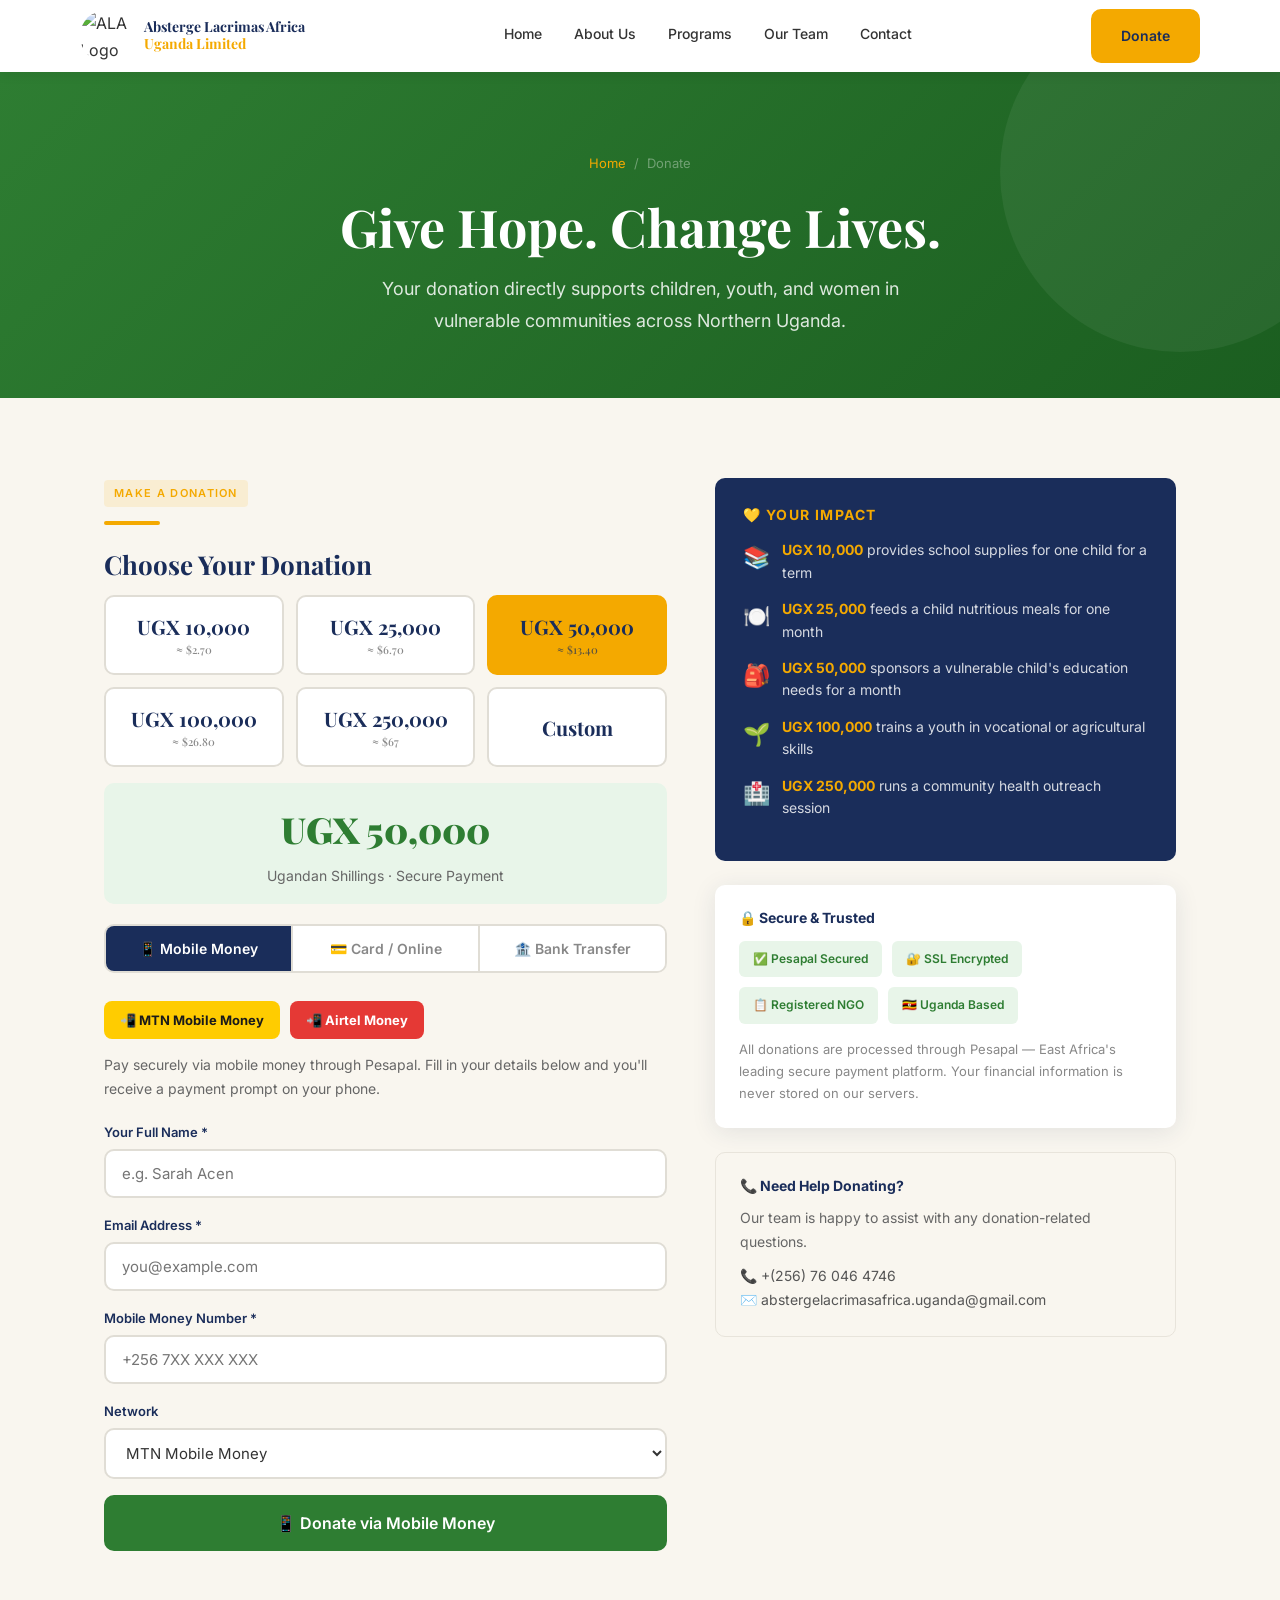
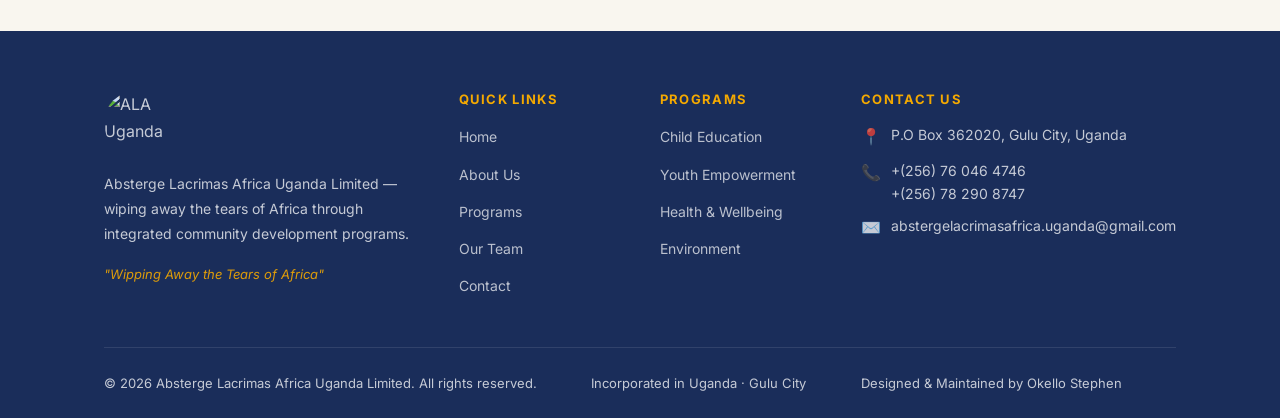
==== donate.html @ cfe414cb "ALA-WEBSITE" ====
<!DOCTYPE html>
<html lang="en">
<head>
  <meta charset="UTF-8">
  <meta name="viewport" content="width=device-width, initial-scale=1.0">
  <title>Donate — Absterge Lacrimas Africa Uganda Limited</title>
  <link rel="icon" type="image" href="assets/logo.jpg">
  <link rel="stylesheet" href="main.css">
  <style>
    /* ── Donation page styles ── */
    .donate-hero {
      background: linear-gradient(135deg, var(--green) 0%, #1b5e20 100%);
      padding: 80px 0 60px;
      position: relative;
      overflow: hidden;
      text-align: center;
    }
    .donate-hero::before {
      content: '';
      position: absolute;
      top: -80px; right: -80px;
      width: 360px; height: 360px;
      border-radius: 50%;
      background: rgba(255,255,255,0.06);
    }
    .donate-hero h1 { color: var(--white); font-size: clamp(32px,5vw,52px); margin-bottom: 14px; }
    .donate-hero p  { color: rgba(255,255,255,0.85); font-size: 18px; max-width: 560px; margin: 0 auto; line-height: 1.8; }
    .donate-hero .breadcrumb { justify-content: center; margin-bottom: 20px; }

    /* Amount selector */
    .amount-grid {
      display: grid;
      grid-template-columns: repeat(3, 1fr);
      gap: 12px;
      margin-bottom: 16px;
    }
    .amount-btn {
      padding: 16px;
      border: 2px solid #e0ddd5;
      border-radius: var(--radius);
      background: var(--white);
      font-family: 'Playfair Display', serif;
      font-size: 20px;
      font-weight: 700;
      color: var(--navy);
      cursor: pointer;
      transition: all 0.2s;
      text-align: center;
    }
    .amount-btn:hover  { border-color: var(--gold); background: #fffbf0; }
    .amount-btn.active { border-color: var(--gold); background: var(--gold); color: var(--navy); }
    .amount-sub { font-size: 11px; font-weight: 500; display: block; color: #888; margin-top: 2px; }
    .amount-btn.active .amount-sub { color: rgba(26,45,90,0.7); }

    /* Payment method tabs */
    .pay-tabs {
      display: flex;
      gap: 0;
      border: 2px solid #e0ddd5;
      border-radius: var(--radius);
      overflow: hidden;
      margin-bottom: 28px;
    }
    .pay-tab {
      flex: 1;
      padding: 14px;
      border: none;
      background: var(--white);
      font-family: 'Inter', sans-serif;
      font-size: 14px;
      font-weight: 600;
      color: #888;
      cursor: pointer;
      transition: all 0.2s;
      display: flex;
      align-items: center;
      justify-content: center;
      gap: 8px;
      border-right: 2px solid #e0ddd5;
    }
    .pay-tab:last-child { border-right: none; }
    .pay-tab.active { background: var(--navy); color: var(--white); }
    .pay-tab:hover:not(.active) { background: var(--cream); color: var(--navy); }

    /* Panel */
    .pay-panel { display: none; }
    .pay-panel.active { display: block; }

    /* Pesapal iframe container */
    .pesapal-wrap {
      border: 2px solid #e0ddd5;
      border-radius: var(--radius);
      overflow: hidden;
      background: #f9f9f9;
      min-height: 420px;
      display: flex;
      flex-direction: column;
      align-items: center;
      justify-content: center;
      padding: 32px;
      text-align: center;
    }
    .pesapal-form { width: 100%; }
    .pesapal-form .form-group { margin-bottom: 16px; text-align: left; }
    .pesapal-form label { display: block; font-size: 13px; font-weight: 600; color: var(--navy); margin-bottom: 6px; }
    .pesapal-form input, .pesapal-form select {
      width: 100%;
      padding: 13px 16px;
      border: 2px solid #e0ddd5;
      border-radius: var(--radius);
      font-family: 'Inter', sans-serif;
      font-size: 15px;
      color: var(--charcoal);
      background: var(--white);
      transition: border-color 0.2s;
      outline: none;
    }
    .pesapal-form input:focus, .pesapal-form select:focus { border-color: var(--gold); }

    /* Bank details card */
    .bank-card {
      background: var(--white);
      border-radius: var(--radius);
      box-shadow: var(--shadow);
      overflow: hidden;
    }
    .bank-card__header {
      background: var(--navy);
      padding: 20px 28px;
      display: flex;
      align-items: center;
      gap: 14px;
    }
    .bank-card__header h3 { color: var(--white); font-size: 17px; }
    .bank-card__header span { font-size: 28px; }
    .bank-detail-row {
      display: flex;
      justify-content: space-between;
      align-items: center;
      padding: 16px 28px;
      border-bottom: 1px solid #f0ece4;
    }
    .bank-detail-row:last-child { border-bottom: none; }
    .bank-detail-row .lbl { font-size: 12px; font-weight: 700; color: #999; text-transform: uppercase; letter-spacing: 0.08em; }
    .bank-detail-row .val { font-size: 15px; font-weight: 600; color: var(--navy); display: flex; align-items: center; gap: 8px; }
    .copy-btn {
      background: var(--light-g);
      border: none;
      border-radius: 6px;
      padding: 4px 10px;
      font-size: 12px;
      font-weight: 600;
      color: var(--green);
      cursor: pointer;
      transition: background 0.2s;
    }
    .copy-btn:hover { background: #c8e6c9; }

    /* Main layout */
    .donate-layout {
      display: grid;
      grid-template-columns: 1.1fr 0.9fr;
      gap: 48px;
      align-items: start;
    }
    @media (max-width: 860px) { .donate-layout { grid-template-columns: 1fr; } }

    /* Impact sidebar */
    .impact-box {
      background: var(--navy);
      border-radius: var(--radius);
      padding: 28px;
      margin-bottom: 24px;
    }
    .impact-box h4 { color: var(--gold); font-size: 14px; font-weight: 700; text-transform: uppercase; letter-spacing: 0.1em; margin-bottom: 16px; font-family: 'Inter', sans-serif; }
    .impact-item { display: flex; gap: 12px; margin-bottom: 14px; }
    .impact-item .ic { font-size: 22px; flex-shrink: 0; }
    .impact-item p { font-size: 14px; color: rgba(255,255,255,0.82); line-height: 1.6; }
    .impact-item strong { color: var(--gold); }

    .trust-badges { display: flex; flex-wrap: wrap; gap: 10px; margin-top: 8px; }
    .trust-badge {
      background: var(--light-g);
      border-radius: 6px;
      padding: 8px 14px;
      font-size: 12px;
      font-weight: 600;
      color: var(--green);
      display: flex;
      align-items: center;
      gap: 6px;
    }

    .momo-networks {
      display: flex;
      gap: 10px;
      flex-wrap: wrap;
      margin-top: 12px;
    }
    .momo-badge {
      padding: 8px 16px;
      border-radius: 8px;
      font-size: 13px;
      font-weight: 700;
    }
    .momo-badge--mtn    { background: #ffcc00; color: #1a1a1a; }
    .momo-badge--airtel { background: #e53935; color: white; }

    .amount-display {
      text-align: center;
      padding: 16px;
      background: var(--light-g);
      border-radius: var(--radius);
      margin-bottom: 20px;
    }
    .amount-display .selected-amount {
      font-family: 'Playfair Display', serif;
      font-size: 36px;
      font-weight: 900;
      color: var(--green);
    }
    .amount-display .currency { font-size: 14px; color: #666; margin-top: 4px; }

    #pesapalIframe {
      width: 100%;
      height: 500px;
      border: none;
      border-radius: var(--radius);
      display: none;
    }
    .loading-spinner {
      display: none;
      text-align: center;
      padding: 32px;
    }
    .spinner {
      width: 44px; height: 44px;
      border: 4px solid #e0ddd5;
      border-top-color: var(--green);
      border-radius: 50%;
      animation: spin 0.9s linear infinite;
      margin: 0 auto 16px;
    }
    @keyframes spin { to { transform: rotate(360deg); } }
  </style>
</head>
<body>

<!-- Hero -->
<section class="donate-hero">
  <div class="container">
    <div class="breadcrumb">
      <a href="index.html">Home</a>
      <span>/</span>
      <span>Donate</span>
    </div>
    <h1>Give Hope. Change Lives.</h1>
    <p>Your donation directly supports children, youth, and women in vulnerable communities across Northern Uganda.</p>
  </div>
</section>

<section class="section">
  <div class="container">
    <div class="donate-layout">

      <!-- LEFT: Donation form -->
      <div>
        <span class="tag">Make a Donation</span>
        <div class="gold-line"></div>
        <h2 class="section-title" style="font-size:26px;">Choose Your Donation</h2>

        <!-- Amount selector -->
        <div class="amount-grid" id="amountGrid">
          <button class="amount-btn" onclick="selectAmount(this, 10000)">UGX 10,000<span class="amount-sub">≈ $2.70</span></button>
          <button class="amount-btn" onclick="selectAmount(this, 25000)">UGX 25,000<span class="amount-sub">≈ $6.70</span></button>
          <button class="amount-btn active" onclick="selectAmount(this, 50000)">UGX 50,000<span class="amount-sub">≈ $13.40</span></button>
          <button class="amount-btn" onclick="selectAmount(this, 100000)">UGX 100,000<span class="amount-sub">≈ $26.80</span></button>
          <button class="amount-btn" onclick="selectAmount(this, 250000)">UGX 250,000<span class="amount-sub">≈ $67</span></button>
          <button class="amount-btn" onclick="selectAmount(this, 0)" id="customBtn">Custom</button>
        </div>

        <!-- Custom amount -->
        <div class="form-group" id="customAmountWrap" style="display:none;">
          <label for="customAmount">Enter Amount (UGX)</label>
          <input type="number" id="customAmount" placeholder="e.g. 150000" min="1000" oninput="updateCustomAmount(this.value)">
        </div>

        <!-- Selected amount display -->
        <div class="amount-display">
          <div class="selected-amount" id="amountDisplay">UGX 50,000</div>
          <div class="currency">Ugandan Shillings · Secure Payment</div>
        </div>

        <!-- Payment method tabs -->
        <div class="pay-tabs">
          <button class="pay-tab active" onclick="switchTab('mobilemoney', this)">📱 Mobile Money</button>
          <button class="pay-tab" onclick="switchTab('card', this)">💳 Card / Online</button>
          <button class="pay-tab" onclick="switchTab('bank', this)">🏦 Bank Transfer</button>
        </div>

        <!-- Mobile Money panel -->
        <div class="pay-panel active" id="panel-mobilemoney">
          <div class="momo-networks">
            <span class="momo-badge momo-badge--mtn">📲 MTN Mobile Money</span>
            <span class="momo-badge momo-badge--airtel">📲 Airtel Money</span>
          </div>
          <p style="font-size:14px;color:#666;margin:14px 0 20px;line-height:1.7;">Pay securely via mobile money through Pesapal. Fill in your details below and you'll receive a payment prompt on your phone.</p>

          <div class="pesapal-form">
            <div class="form-group">
              <label>Your Full Name *</label>
              <input type="text" id="mm-name" placeholder="e.g. Sarah Acen">
            </div>
            <div class="form-group">
              <label>Email Address *</label>
              <input type="email" id="mm-email" placeholder="you@example.com">
            </div>
            <div class="form-group">
              <label>Mobile Money Number *</label>
              <input type="tel" id="mm-phone" placeholder="+256 7XX XXX XXX">
            </div>
            <div class="form-group">
              <label>Network</label>
              <select id="mm-network">
                <option value="MTN">MTN Mobile Money</option>
                <option value="Airtel">Airtel Money</option>
              </select>
            </div>
            <button class="btn btn-green" style="width:100%;justify-content:center;font-size:16px;padding:16px;" onclick="initiatePesapal('mobile_money')">
              📱 Donate via Mobile Money
            </button>
          </div>

          <div class="loading-spinner" id="mm-loading">
            <div class="spinner"></div>
            <p style="color:#666;font-size:14px;">Connecting to Pesapal secure payment...</p>
          </div>
          <div id="pesapal-mm-frame"></div>
        </div>

        <!-- Card / Online panel -->
        <div class="pay-panel" id="panel-card">
          <p style="font-size:14px;color:#666;margin-bottom:20px;line-height:1.7;">Pay securely with Visa, Mastercard, or other cards through Pesapal's encrypted payment gateway.</p>

          <div class="pesapal-form">
            <div class="form-group">
              <label>Your Full Name *</label>
              <input type="text" id="card-name" placeholder="e.g. Sarah Acen">
            </div>
            <div class="form-group">
              <label>Email Address *</label>
              <input type="email" id="card-email" placeholder="you@example.com">
            </div>
            <div class="form-group">
              <label>Phone Number</label>
              <input type="tel" id="card-phone" placeholder="+256 7XX XXX XXX">
            </div>
            <button class="btn btn-green" style="width:100%;justify-content:center;font-size:16px;padding:16px;" onclick="initiatePesapal('credit_card')">
              💳 Donate via Card
            </button>
          </div>

          <div class="loading-spinner" id="card-loading">
            <div class="spinner"></div>
            <p style="color:#666;font-size:14px;">Opening secure Pesapal payment...</p>
          </div>
          <div id="pesapal-card-frame"></div>
        </div>

        <!-- Bank Transfer panel -->
        <div class="pay-panel" id="panel-bank">
          <p style="font-size:14px;color:#666;margin-bottom:20px;line-height:1.7;">Transfer directly to our organisation's bank account. Please use your name as the payment reference so we can acknowledge your donation.</p>

          <div class="bank-card">
            <div class="bank-card__header">
              <span>🏦</span>
              <h3>Bank Account Details</h3>
            </div>
            <div class="bank-detail-row">
              <div class="lbl">Account Name</div>
              <div class="val">Absterge Lacrimas Africa Uganda Limited <button class="copy-btn" onclick="copyText('Absterge Lacrimas Africa Uganda Limited')">Copy</button></div>
            </div>
            <div class="bank-detail-row">
              <div class="lbl">Bank Name</div>
              <div class="val">Centenary Bank Uganda</div>
            </div>
            <div class="bank-detail-row">
              <div class="lbl">Account Number</div>
              <div class="val" id="accNum">3100XXXXXXXXX <button class="copy-btn" onclick="copyText('3100XXXXXXXXX')">Copy</button></div>
            </div>
            <div class="bank-detail-row">
              <div class="lbl">Branch</div>
              <div class="val">Gulu Branch</div>
            </div>
            <div class="bank-detail-row">
              <div class="lbl">Swift / BIC</div>
              <div class="val">CENBUGKA</div>
            </div>
            <div class="bank-detail-row">
              <div class="lbl">Currency</div>
              <div class="val">UGX (Ugandan Shillings)</div>
            </div>
          </div>

          <div style="background:#fff8e1;border-left:4px solid var(--gold);border-radius:0 8px 8px 0;padding:16px 20px;margin-top:20px;">
            <p style="font-size:14px;color:#5d4037;line-height:1.7;"><strong>⚠️ Important:</strong> After making your transfer, please email us at <strong>abstergelacrimasafrica.uganda@gmail.com</strong> with your name, amount, and bank reference number so we can confirm receipt and send your acknowledgement.</p>
          </div>
        </div>

      </div>

      <!-- RIGHT: Impact sidebar -->
      <div>
        <div class="impact-box">
          <h4>💛 Your Impact</h4>
          <div class="impact-item"><span class="ic">📚</span><p><strong>UGX 10,000</strong> provides school supplies for one child for a term</p></div>
          <div class="impact-item"><span class="ic">🍽️</span><p><strong>UGX 25,000</strong> feeds a child nutritious meals for one month</p></div>
          <div class="impact-item"><span class="ic">🎒</span><p><strong>UGX 50,000</strong> sponsors a vulnerable child's education needs for a month</p></div>
          <div class="impact-item"><span class="ic">🌱</span><p><strong>UGX 100,000</strong> trains a youth in vocational or agricultural skills</p></div>
          <div class="impact-item"><span class="ic">🏥</span><p><strong>UGX 250,000</strong> runs a community health outreach session</p></div>
        </div>

        <div style="background:var(--white);border-radius:var(--radius);box-shadow:var(--shadow);padding:24px;margin-bottom:24px;">
          <h4 style="font-size:14px;font-weight:700;color:var(--navy);margin-bottom:14px;font-family:'Inter',sans-serif;">🔒 Secure &amp; Trusted</h4>
          <div class="trust-badges">
            <span class="trust-badge">✅ Pesapal Secured</span>
            <span class="trust-badge">🔐 SSL Encrypted</span>
            <span class="trust-badge">📋 Registered NGO</span>
            <span class="trust-badge">🇺🇬 Uganda Based</span>
          </div>
          <p style="font-size:13px;color:#888;margin-top:14px;line-height:1.7;">All donations are processed through Pesapal — East Africa's leading secure payment platform. Your financial information is never stored on our servers.</p>
        </div>

        <div style="background:var(--cream);border-radius:var(--radius);padding:24px;border:1px solid #e8e4db;">
          <h4 style="font-size:14px;font-weight:700;color:var(--navy);margin-bottom:12px;font-family:'Inter',sans-serif;">📞 Need Help Donating?</h4>
          <p style="font-size:14px;color:#666;line-height:1.7;margin-bottom:10px;">Our team is happy to assist with any donation-related questions.</p>
          <p style="font-size:14px;color:#555;">📞 +(256) 76 046 4746</p>
          <p style="font-size:14px;color:#555;">✉️ abstergelacrimasafrica.uganda@gmail.com</p>
        </div>
      </div>

    </div>
  </div>
</section>

<!-- Thank you modal -->
<div id="thankYouModal" style="display:none;position:fixed;inset:0;background:rgba(0,0,0,0.6);z-index:9999;display:none;align-items:center;justify-content:center;">
  <div style="background:var(--white);border-radius:20px;padding:48px 40px;max-width:480px;width:90%;text-align:center;box-shadow:0 24px 80px rgba(0,0,0,0.25);">
    <div style="font-size:64px;margin-bottom:16px;">🙏</div>
    <h2 style="color:var(--green);margin-bottom:12px;">Thank You!</h2>
    <p style="color:#555;line-height:1.8;margin-bottom:28px;">Your donation is being processed through Pesapal. You'll receive a confirmation on your phone or email shortly. <strong>Together we're wiping away the tears of Africa.</strong></p>
    <button class="btn btn-green" onclick="closeModal()" style="width:100%;justify-content:center;">Close</button>
  </div>
</div>

<script>
  let selectedAmount = 50000;

  function selectAmount(btn, amount) {
    document.querySelectorAll('.amount-btn').forEach(b => b.classList.remove('active'));
    btn.classList.add('active');
    const customWrap = document.getElementById('customAmountWrap');
    if (amount === 0) {
      customWrap.style.display = 'block';
      selectedAmount = parseInt(document.getElementById('customAmount').value) || 0;
    } else {
      customWrap.style.display = 'none';
      selectedAmount = amount;
    }
    updateDisplay();
  }

  function updateCustomAmount(val) {
    selectedAmount = parseInt(val) || 0;
    updateDisplay();
  }

  function updateDisplay() {
    const el = document.getElementById('amountDisplay');
    el.textContent = selectedAmount > 0
      ? 'UGX ' + selectedAmount.toLocaleString()
      : 'Enter amount above';
  }

  function switchTab(panel, btn) {
    document.querySelectorAll('.pay-tab').forEach(t => t.classList.remove('active'));
    document.querySelectorAll('.pay-panel').forEach(p => p.classList.remove('active'));
    btn.classList.add('active');
    document.getElementById('panel-' + panel).classList.add('active');
  }

  // ── PESAPAL CREDENTIALS (Live) ──
  const PESAPAL_CONSUMER_KEY    = '8AfktLpuCxMzs1J5rT1YzpPjoeaToOZE';
  const PESAPAL_CONSUMER_SECRET = '/oHc6v5C2hGNNmHs/FCtuXg2TTw=';
  const PESAPAL_ENDPOINT        = 'https://www.pesapal.com/API/PostPesapalDirectOrderV4';

  // ── OAuth 1.0 HMAC-SHA1 helpers ──
  // Percent-encode per RFC 3986
  function rfc3986Encode(str) {
    return encodeURIComponent(String(str))
      .replace(/!/g, '%21').replace(/'/g, '%27')
      .replace(/\(/g, '%28').replace(/\)/g, '%29')
      .replace(/\*/g, '%2A');
  }

  // HMAC-SHA1 using SubtleCrypto (built into all modern browsers)
  async function hmacSha1Base64(secret, message) {
    const enc  = new TextEncoder();
    const key  = await crypto.subtle.importKey(
      'raw', enc.encode(secret),
      { name: 'HMAC', hash: 'SHA-1' },
      false, ['sign']
    );
    const sig  = await crypto.subtle.sign('HMAC', key, enc.encode(message));
    // base64 encode
    return btoa(String.fromCharCode(...new Uint8Array(sig)));
  }

  // Build a signed Pesapal iframe URL
  async function buildPesapalUrl(orderXml, callbackUrl) {
    const timestamp = Math.floor(Date.now() / 1000).toString();
    const nonce     = 'ALA' + Date.now() + Math.random().toString(36).slice(2, 8);

    // OAuth params (excluding signature)
    const oauthParams = {
      oauth_callback        : callbackUrl,
      oauth_consumer_key    : PESAPAL_CONSUMER_KEY,
      oauth_nonce           : nonce,
      oauth_signature_method: 'HMAC-SHA1',
      oauth_timestamp       : timestamp,
      oauth_version         : '1.0',
      pesapal_request_data  : orderXml,
    };

    // Sort params alphabetically, encode each key=value, join with &
    const paramString = Object.keys(oauthParams)
      .sort()
      .map(k => rfc3986Encode(k) + '=' + rfc3986Encode(oauthParams[k]))
      .join('&');

    // Signature base string
    const sigBase = 'GET' + '&' +
      rfc3986Encode(PESAPAL_ENDPOINT) + '&' +
      rfc3986Encode(paramString);

    // Signing key = consumerSecret& (no token secret)
    const signingKey = rfc3986Encode(PESAPAL_CONSUMER_SECRET) + '&';

    const signature = await hmacSha1Base64(signingKey, sigBase);

    // Final URL with all params + signature
    const allParams = {
      ...oauthParams,
      oauth_signature: signature,
    };

    const queryString = Object.keys(allParams)
      .sort()
      .map(k => rfc3986Encode(k) + '=' + rfc3986Encode(allParams[k]))
      .join('&');

    return PESAPAL_ENDPOINT + '?' + queryString;
  }

  async function initiatePesapal(method) {
    if (!selectedAmount || selectedAmount < 1000) {
      alert('Please select or enter a valid donation amount (minimum UGX 1,000).');
      return;
    }

    let name, email, phone, network;
    if (method === 'mobile_money') {
      name    = document.getElementById('mm-name').value.trim();
      email   = document.getElementById('mm-email').value.trim();
      phone   = document.getElementById('mm-phone').value.trim();
      network = document.getElementById('mm-network').value;
    } else {
      name  = document.getElementById('card-name').value.trim();
      email = document.getElementById('card-email').value.trim();
      phone = document.getElementById('card-phone').value.trim();
    }

    if (!name || !email) {
      alert('Please enter your name and email address.');
      return;
    }
    if (method === 'mobile_money' && !phone) {
      alert('Please enter your mobile money number.');
      return;
    }

    const loadingId = method === 'mobile_money' ? 'mm-loading' : 'card-loading';
    const frameId   = method === 'mobile_money' ? 'pesapal-mm-frame' : 'pesapal-card-frame';

    document.getElementById(loadingId).style.display = 'block';
    document.getElementById(frameId).innerHTML = '';

    try {
      const orderId     = 'ALA-' + Date.now();
      const callbackUrl = window.location.origin +
        (window.location.pathname.replace(/\/[^/]*$/, '') || '') +
        '/donate.html?payment=success&ref=' + orderId;

      const firstName = name.split(' ')[0];
      const lastName  = name.split(' ').slice(1).join(' ') || firstName;

      const orderXml = `<?xml version="1.0" encoding="utf-8"?><PesapalDirectOrderInfo xmlns:xsi="http://www.w3.org/2001/XMLSchema-instance" xmlns:xsd="http://www.w3.org/2001/XMLSchema" Amount="${selectedAmount}" Description="Donation to Absterge Lacrimas Africa Uganda Limited" Type="MERCHANT" Reference="${orderId}" FirstName="${firstName}" LastName="${lastName}" Email="${email}" PhoneNumber="${phone || ''}" Currency="UGX" xmlns="http://www.pesapal.com" />`;

      const iframeUrl = await buildPesapalUrl(orderXml, callbackUrl);

      document.getElementById(loadingId).style.display = 'none';
      document.getElementById(frameId).innerHTML = `
        <div style="margin-top:12px;">
          <iframe
            src="${iframeUrl}"
            style="width:100%;height:520px;border:2px solid #e0ddd5;border-radius:10px;background:#f9f9f9;"
            title="Pesapal Secure Payment"
            allow="payment">
          </iframe>
          <p style="font-size:12px;color:#aaa;text-align:center;margin-top:8px;">
            🔒 Powered by <strong>Pesapal</strong> · End-to-end encrypted · Secure Payment Gateway
          </p>
        </div>`;
    } catch (err) {
      document.getElementById(loadingId).style.display = 'none';
      document.getElementById(frameId).innerHTML = `
        <div style="background:#ffebee;border:2px solid #e53935;border-radius:10px;padding:24px;text-align:center;margin-top:12px;">
          <div style="font-size:40px;margin-bottom:12px;">⚠️</div>
          <h3 style="color:#c62828;margin-bottom:8px;">Payment Could Not Load</h3>
          <p style="color:#666;font-size:14px;line-height:1.7;">
            There was an issue connecting to Pesapal.<br>
            Please try again or donate via <strong>Bank Transfer</strong> above.<br><br>
            You can also contact us directly:<br>
            📞 +(256) 76 046 4746<br>
            ✉️ abstergelacrimasafrica.uganda@gmail.com
          </p>
        </div>`;
      console.error('Pesapal error:', err);
    }
  }

  function copyText(text) {
    navigator.clipboard.writeText(text).then(() => {
      alert('Copied: ' + text);
    });
  }

  function closeModal() {
    document.getElementById('thankYouModal').style.display = 'none';
  }

  // Check for payment success callback
  window.addEventListener('load', () => {
    const params = new URLSearchParams(window.location.search);
    if (params.get('payment') === 'success') {
      document.getElementById('thankYouModal').style.display = 'flex';
    }
  });
</script>
<script src="shared.js"></script>
</body>
</html>
---- main.css ----
/* ============================================================
   ABSTERGE LACRIMAS AFRICA UGANDA LIMITED — main.css
   Color palette:
     --navy:    #1A2D5A  (primary, trust)
     --green:   #2E7D32  (growth, Africa)
     --gold:    #F4A900  (hope, warmth)
     --cream:   #F9F6EF  (background)
     --white:   #FFFFFF
     --charcoal:#333333  (body text)
     --light-g: #E8F5E9  (soft green tint)
   ============================================================ */

@import url('https://fonts.googleapis.com/css2?family=Playfair+Display:wght@700;900&family=Inter:wght@300;400;500;600&display=swap');

/* ── Reset & Base ── */
*, *::before, *::after { box-sizing: border-box; margin: 0; padding: 0; }

:root {
  --navy:    #1A2D5A;
  --green:   #2E7D32;
  --gold:    #F4A900;
  --cream:   #F9F6EF;
  --white:   #FFFFFF;
  --charcoal:#333333;
  --light-g: #E8F5E9;
  --shadow:  0 4px 24px rgba(26,45,90,0.10);
  --radius:  10px;
  --transition: 0.3s ease;
}

html { scroll-behavior: smooth; }

body {
  font-family: 'Inter', sans-serif;
  background: var(--cream);
  color: var(--charcoal);
  line-height: 1.7;
  font-size: 16px;
}

h1, h2, h3, h4 {
  font-family: 'Playfair Display', serif;
  color: var(--navy);
  line-height: 1.25;
}

a { color: inherit; text-decoration: none; }
img { max-width: 100%; display: block; }
ul { list-style: none; }

/* ── Utility ── */
.container { max-width: 1120px; margin: 0 auto; padding: 0 24px; }
.section    { padding: 80px 0; }
.section--alt { background: var(--white); }
.section--dark { background: var(--navy); color: var(--white); }
.section--dark h2, .section--dark h3 { color: var(--white); }
.section--green { background: var(--light-g); }

.tag {
  display: inline-block;
  font-size: 11px;
  font-weight: 600;
  letter-spacing: 0.12em;
  text-transform: uppercase;
  color: var(--gold);
  background: rgba(244,169,0,0.12);
  border-radius: 4px;
  padding: 4px 10px;
  margin-bottom: 14px;
}

.section-title {
  font-size: clamp(28px, 4vw, 42px);
  margin-bottom: 14px;
}

.section-sub {
  font-size: 16px;
  color: #666;
  max-width: 560px;
  margin-bottom: 48px;
  line-height: 1.8;
}

.btn {
  display: inline-flex;
  align-items: center;
  gap: 8px;
  padding: 13px 28px;
  border-radius: var(--radius);
  font-weight: 600;
  font-size: 15px;
  cursor: pointer;
  border: 2px solid transparent;
  transition: var(--transition);
  font-family: 'Inter', sans-serif;
}
.btn-primary {
  background: var(--gold);
  color: var(--navy);
  border-color: var(--gold);
}
.btn-primary:hover { background: #d4900e; border-color: #d4900e; transform: translateY(-2px); }
.btn-outline {
  background: transparent;
  color: var(--white);
  border-color: var(--white);
}
.btn-outline:hover { background: var(--white); color: var(--navy); }
.btn-green {
  background: var(--green);
  color: var(--white);
  border-color: var(--green);
}
.btn-green:hover { background: #1b5e20; border-color: #1b5e20; transform: translateY(-2px); }

/* ── Navbar ── */
.navbar {
  position: sticky;
  top: 0;
  z-index: 1000;
  background: var(--white);
  box-shadow: 0 2px 12px rgba(0,0,0,0.08);
  padding: 0 24px;
}
.navbar__inner {
  max-width: 1120px;
  margin: 0 auto;
  display: flex;
  align-items: center;
  justify-content: space-between;
  height: 72px;
}
.navbar__brand {
  display: flex;
  align-items: center;
  gap: 12px;
}
.navbar__logo {
  width: 52px;
  height: 52px;
  object-fit: contain;
  border-radius: 50%;
}
.navbar__name {
  font-family: 'Playfair Display', serif;
  font-size: 14px;
  font-weight: 700;
  color: var(--navy);
  line-height: 1.2;
  max-width: 180px;
}
.navbar__name span { color: var(--gold); }

.navbar__links {
  display: flex;
  align-items: center;
  gap: 32px;
}
.navbar__links a {
  font-size: 14px;
  font-weight: 500;
  color: var(--charcoal);
  transition: color var(--transition);
  position: relative;
  padding-bottom: 4px;
}
.navbar__links a::after {
  content: '';
  position: absolute;
  bottom: 0; left: 0;
  width: 0; height: 2px;
  background: var(--gold);
  transition: width var(--transition);
}
.navbar__links a:hover { color: var(--navy); }
.navbar__links a:hover::after { width: 100%; }
.navbar__links a.active { color: var(--navy); }
.navbar__links a.active::after { width: 100%; }

.navbar__cta { font-size: 14px; }

.hamburger {
  display: none;
  background: none;
  border: none;
  cursor: pointer;
  flex-direction: column;
  gap: 5px;
  padding: 4px;
}
.hamburger span {
  display: block;
  width: 24px; height: 2px;
  background: var(--navy);
  border-radius: 2px;
  transition: var(--transition);
}

/* ── Mobile nav ── */
.mobile-nav {
  display: none;
  position: fixed;
  inset: 0;
  background: var(--navy);
  z-index: 2000;
  flex-direction: column;
  align-items: center;
  justify-content: center;
  gap: 32px;
}
.mobile-nav.open { display: flex; }
.mobile-nav a {
  font-size: 24px;
  font-family: 'Playfair Display', serif;
  color: var(--white);
  font-weight: 700;
}
.mobile-nav a:hover { color: var(--gold); }
.mobile-nav__close {
  position: absolute;
  top: 24px; right: 24px;
  background: none;
  border: none;
  color: var(--white);
  font-size: 32px;
  cursor: pointer;
}

/* ── Footer ── */
.footer {
  background: var(--navy);
  color: rgba(255,255,255,0.75);
  padding: 60px 0 24px;
}
.footer__grid {
  display: grid;
  grid-template-columns: 2fr 1fr 1fr 1.5fr;
  gap: 48px;
  margin-bottom: 48px;
}
.footer__brand { display: flex; flex-direction: column; gap: 16px; }
.footer__brand img { width: 64px; height: 64px; border-radius: 50%; object-fit: contain; }
.footer__brand p { font-size: 14px; line-height: 1.8; }
.footer h4 {
  font-family: 'Inter', sans-serif;
  font-size: 13px;
  font-weight: 700;
  letter-spacing: 0.1em;
  text-transform: uppercase;
  color: var(--gold);
  margin-bottom: 16px;
}
.footer ul { display: flex; flex-direction: column; gap: 10px; }
.footer ul li a {
  font-size: 14px;
  color: rgba(255,255,255,0.7);
  transition: color var(--transition);
}
.footer ul li a:hover { color: var(--white); }
.footer__contact p { font-size: 14px; margin-bottom: 8px; display: flex; gap: 10px; align-items: flex-start; }
.footer__contact p span { font-size: 16px; flex-shrink: 0; }
.footer__bottom {
  border-top: 1px solid rgba(255,255,255,0.1);
  padding-top: 24px;
  display: flex;
  justify-content: space-between;
  align-items: center;
  flex-wrap: wrap;
  gap: 12px;
}
.footer__bottom p { font-size: 13px; }

/* ── Card ── */
.card {
  background: var(--white);
  border-radius: var(--radius);
  box-shadow: var(--shadow);
  padding: 32px;
  transition: transform var(--transition), box-shadow var(--transition);
}
.card:hover { transform: translateY(-4px); box-shadow: 0 12px 40px rgba(26,45,90,0.15); }
.card__icon {
  width: 52px; height: 52px;
  border-radius: 12px;
  display: flex; align-items: center; justify-content: center;
  font-size: 24px;
  margin-bottom: 20px;
}
.card__icon--green { background: var(--light-g); }
.card__icon--gold  { background: rgba(244,169,0,0.12); }
.card__icon--navy  { background: rgba(26,45,90,0.08); }

/* ── Page Hero ── */
.page-hero {
  background: var(--navy);
  padding: 80px 0 60px;
  position: relative;
  overflow: hidden;
}
.page-hero::before {
  content: '';
  position: absolute;
  top: -60px; right: -60px;
  width: 320px; height: 320px;
  border-radius: 50%;
  background: rgba(244,169,0,0.08);
}
.page-hero h1 { color: var(--white); font-size: clamp(32px,5vw,52px); margin-bottom: 16px; }
.page-hero p  { color: rgba(255,255,255,0.75); font-size: 17px; max-width: 560px; }
.breadcrumb {
  display: flex;
  gap: 8px;
  align-items: center;
  font-size: 13px;
  color: rgba(255,255,255,0.55);
  margin-bottom: 20px;
}
.breadcrumb a { color: var(--gold); }
.breadcrumb span { color: rgba(255,255,255,0.35); }

/* ── Divider ── */
.gold-line {
  width: 56px; height: 4px;
  background: var(--gold);
  border-radius: 2px;
  margin-bottom: 24px;
}

/* ── Responsive ── */
@media (max-width: 900px) {
  .navbar__links { display: none; }
  .navbar__cta   { display: none; }
  .hamburger     { display: flex; }
  .footer__grid  { grid-template-columns: 1fr 1fr; }
}
@media (max-width: 600px) {
  .section  { padding: 56px 0; }
  .footer__grid { grid-template-columns: 1fr; }
  .footer__bottom { flex-direction: column; text-align: center; }
}

/* ── Animations ── */
@keyframes fadeUp {
  from { opacity: 0; transform: translateY(32px); }
  to   { opacity: 1; transform: translateY(0); }
}
.fade-up { animation: fadeUp 0.7s ease both; }
.fade-up-2 { animation: fadeUp 0.7s 0.15s ease both; }
.fade-up-3 { animation: fadeUp 0.7s 0.3s ease both; }

/* ── Stats bar ── */
.stats-bar {
  background: var(--gold);
  padding: 32px 0;
}
.stats-bar__grid {
  display: grid;
  grid-template-columns: repeat(4, 1fr);
  gap: 24px;
  text-align: center;
}
.stats-bar__item .num {
  font-family: 'Playfair Display', serif;
  font-size: 36px;
  font-weight: 900;
  color: var(--navy);
  line-height: 1;
}
.stats-bar__item .lbl {
  font-size: 13px;
  font-weight: 600;
  color: rgba(26,45,90,0.75);
  margin-top: 6px;
  text-transform: uppercase;
  letter-spacing: 0.06em;
}
@media (max-width: 600px) {
  .stats-bar__grid { grid-template-columns: 1fr 1fr; }
}

/* ── Program card grid ── */
.programs-grid {
  display: grid;
  grid-template-columns: repeat(auto-fit, minmax(260px, 1fr));
  gap: 28px;
  margin-top: 16px;
}

/* ── Value item ── */
.values-grid {
  display: grid;
  grid-template-columns: repeat(auto-fit, minmax(240px, 1fr));
  gap: 24px;
}
.value-item {
  padding: 28px;
  border-left: 4px solid var(--gold);
  background: var(--white);
  border-radius: 0 var(--radius) var(--radius) 0;
  box-shadow: var(--shadow);
}
.value-item h4 { font-size: 16px; margin-bottom: 8px; font-family: 'Inter', sans-serif; font-weight: 700; }
.value-item p  { font-size: 14px; color: #666; line-height: 1.7; }

/* ── Team card ── */
.team-grid {
  display: grid;
  grid-template-columns: repeat(auto-fit, minmax(200px, 1fr));
  gap: 28px;
}
.team-card {
  background: var(--white);
  border-radius: var(--radius);
  box-shadow: var(--shadow);
  overflow: hidden;
  text-align: center;
  padding-bottom: 24px;
  transition: transform var(--transition);
}
.team-card:hover { transform: translateY(-4px); }
.team-card__avatar {
  width: 100%; height: 140px;
  background: linear-gradient(135deg, var(--navy), var(--green));
  display: flex; align-items: center; justify-content: center;
  font-size: 52px;
  margin-bottom: 18px;
}
.team-card h4 { font-size: 16px; margin-bottom: 4px; color: var(--navy); font-family: 'Inter', sans-serif; font-weight: 700; }
.team-card p  { font-size: 13px; color: var(--gold); font-weight: 600; }

/* ── Contact form ── */
.contact-grid {
  display: grid;
  grid-template-columns: 1fr 1.3fr;
  gap: 64px;
  align-items: start;
}
.form-group { margin-bottom: 20px; }
.form-group label { display: block; font-size: 13px; font-weight: 600; color: var(--navy); margin-bottom: 6px; }
.form-group input,
.form-group textarea,
.form-group select {
  width: 100%;
  padding: 13px 16px;
  border: 2px solid #e0ddd5;
  border-radius: var(--radius);
  font-family: 'Inter', sans-serif;
  font-size: 15px;
  color: var(--charcoal);
  background: var(--cream);
  transition: border-color var(--transition);
  outline: none;
}
.form-group input:focus,
.form-group textarea:focus,
.form-group select:focus { border-color: var(--gold); background: var(--white); }
.form-group textarea { resize: vertical; min-height: 130px; }
.contact-info { display: flex; flex-direction: column; gap: 24px; }
.contact-info__item {
  display: flex; gap: 16px; align-items: flex-start;
  padding: 24px; background: var(--white);
  border-radius: var(--radius); box-shadow: var(--shadow);
}
.contact-info__icon {
  width: 44px; height: 44px; flex-shrink: 0;
  border-radius: 10px; background: var(--light-g);
  display: flex; align-items: center; justify-content: center; font-size: 20px;
}
.contact-info__item h4 { font-size: 14px; font-weight: 700; color: var(--navy); margin-bottom: 4px; font-family: 'Inter', sans-serif; }
.contact-info__item p  { font-size: 14px; color: #666; line-height: 1.6; }
@media (max-width: 768px) { .contact-grid { grid-template-columns: 1fr; } }

/* ── Programs page ── */
.program-detail {
  display: grid;
  grid-template-columns: 1fr 1fr;
  gap: 56px;
  align-items: center;
  padding: 56px 0;
  border-bottom: 1px solid #e8e4db;
}
.program-detail:last-child { border-bottom: none; }
.program-detail:nth-child(even) .program-detail__img { order: 2; }
.program-detail:nth-child(even) .program-detail__text { order: 1; }
.program-detail__img {
  border-radius: 16px;
  overflow: hidden;
  background: linear-gradient(135deg, var(--navy), var(--green));
  height: 320px;
  display: flex; align-items: center; justify-content: center; font-size: 80px;
}
.program-detail ul { display: flex; flex-direction: column; gap: 10px; margin-top: 20px; }
.program-detail ul li {
  display: flex; gap: 10px; align-items: flex-start;
  font-size: 15px; color: #555;
}
.program-detail ul li::before {
  content: '✓';
  color: var(--green);
  font-weight: 700;
  flex-shrink: 0;
  margin-top: 2px;
}
@media (max-width: 768px) {
  .program-detail { grid-template-columns: 1fr; }
  .program-detail:nth-child(even) .program-detail__img { order: 0; }
  .program-detail:nth-child(even) .program-detail__text { order: 0; }
}
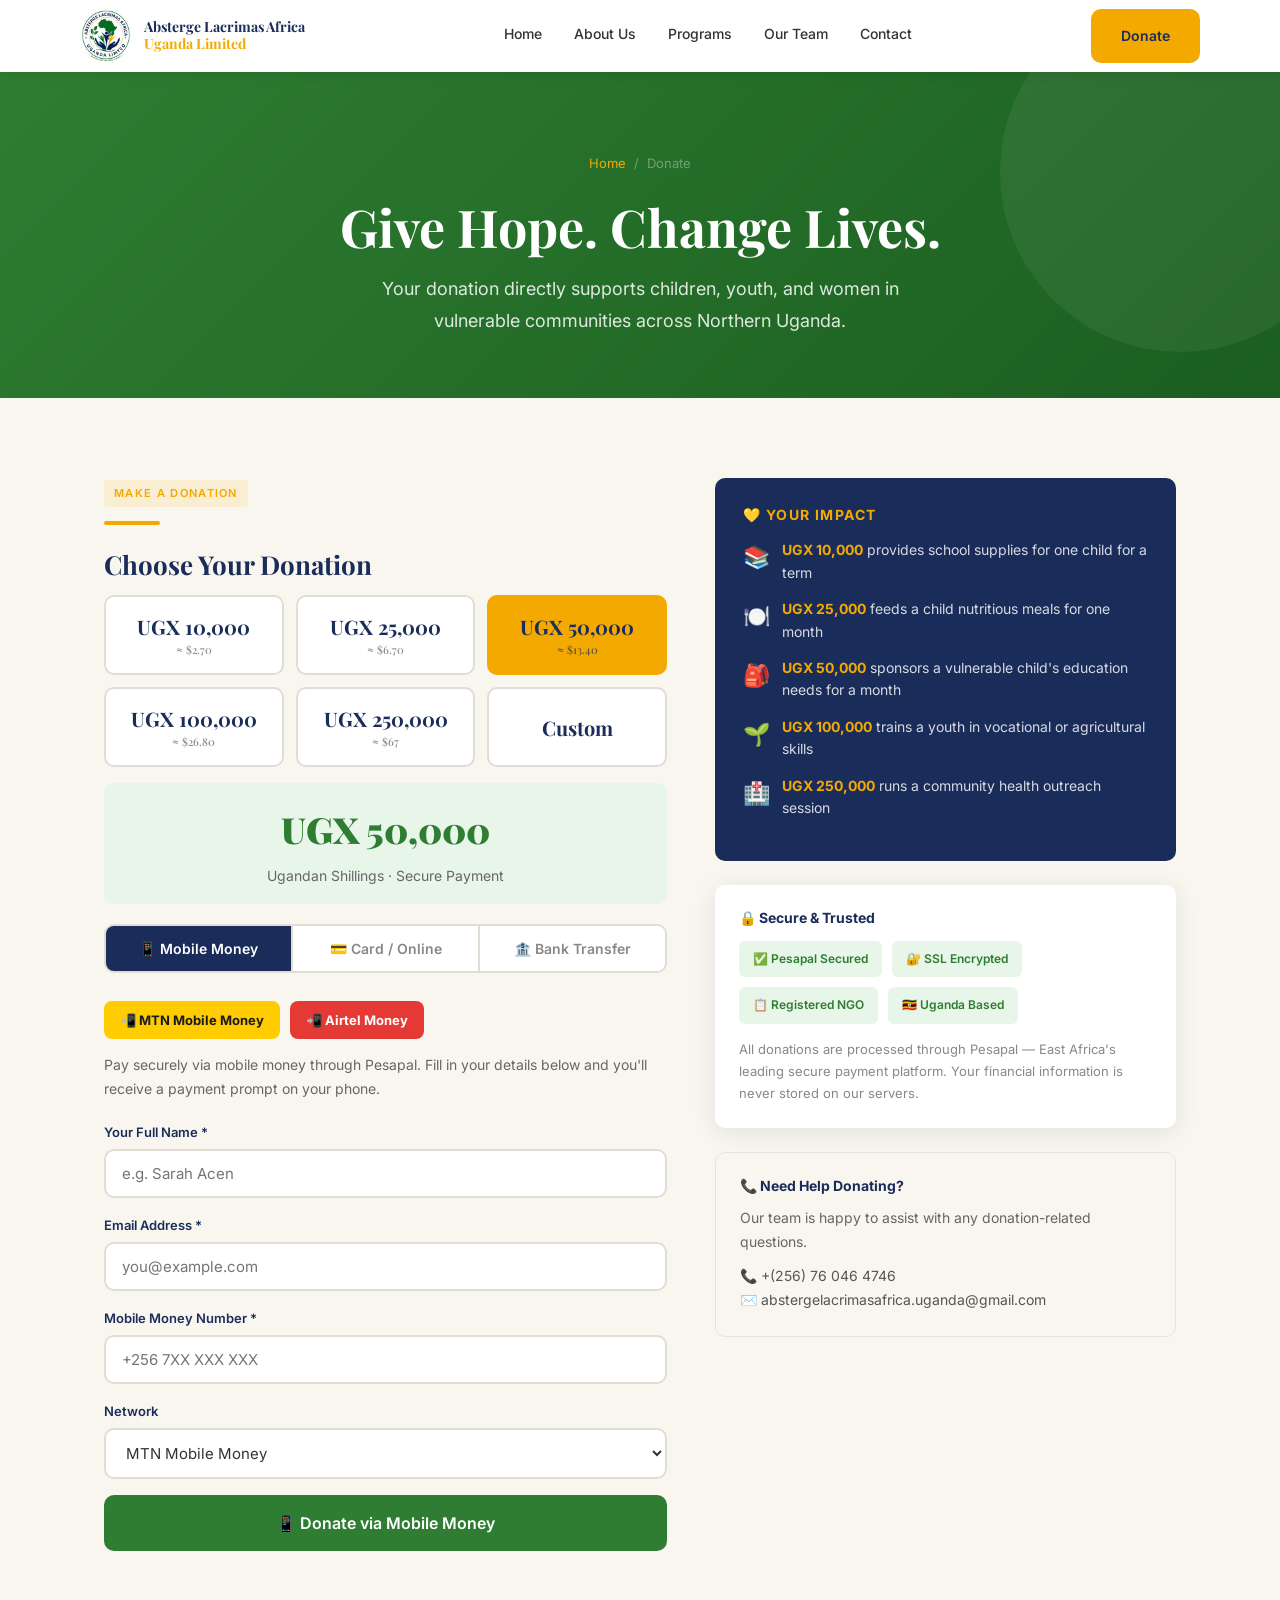
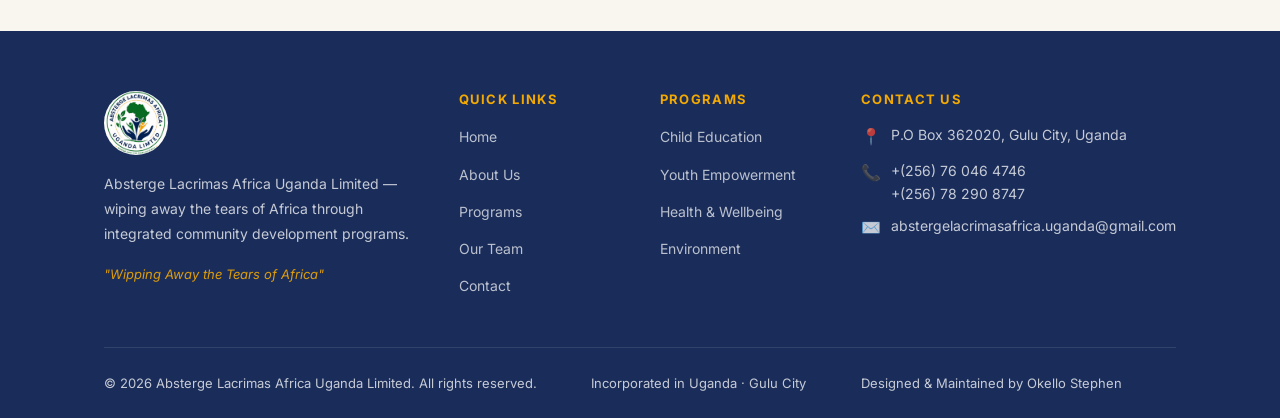
==== commit 3cdd0be7: "Update bank details in donate.html" ====
--- a/donate.html
+++ b/donate.html
@@ -382,11 +382,11 @@
             </div>
             <div class="bank-detail-row">
               <div class="lbl">Bank Name</div>
-              <div class="val">Centenary Bank Uganda</div>
+              <div class="val">Equity Bank Uganda</div>
             </div>
             <div class="bank-detail-row">
               <div class="lbl">Account Number</div>
-              <div class="val" id="accNum">3100XXXXXXXXX <button class="copy-btn" onclick="copyText('3100XXXXXXXXX')">Copy</button></div>
+              <div class="val" id="accNum">1007203787684 <button class="copy-btn" onclick="copyText('1007203787684')">Copy</button></div>
             </div>
             <div class="bank-detail-row">
               <div class="lbl">Branch</div>
@@ -394,7 +394,6 @@
             </div>
             <div class="bank-detail-row">
               <div class="lbl">Swift / BIC</div>
-              <div class="val">CENBUGKA</div>
             </div>
             <div class="bank-detail-row">
               <div class="lbl">Currency</div>
